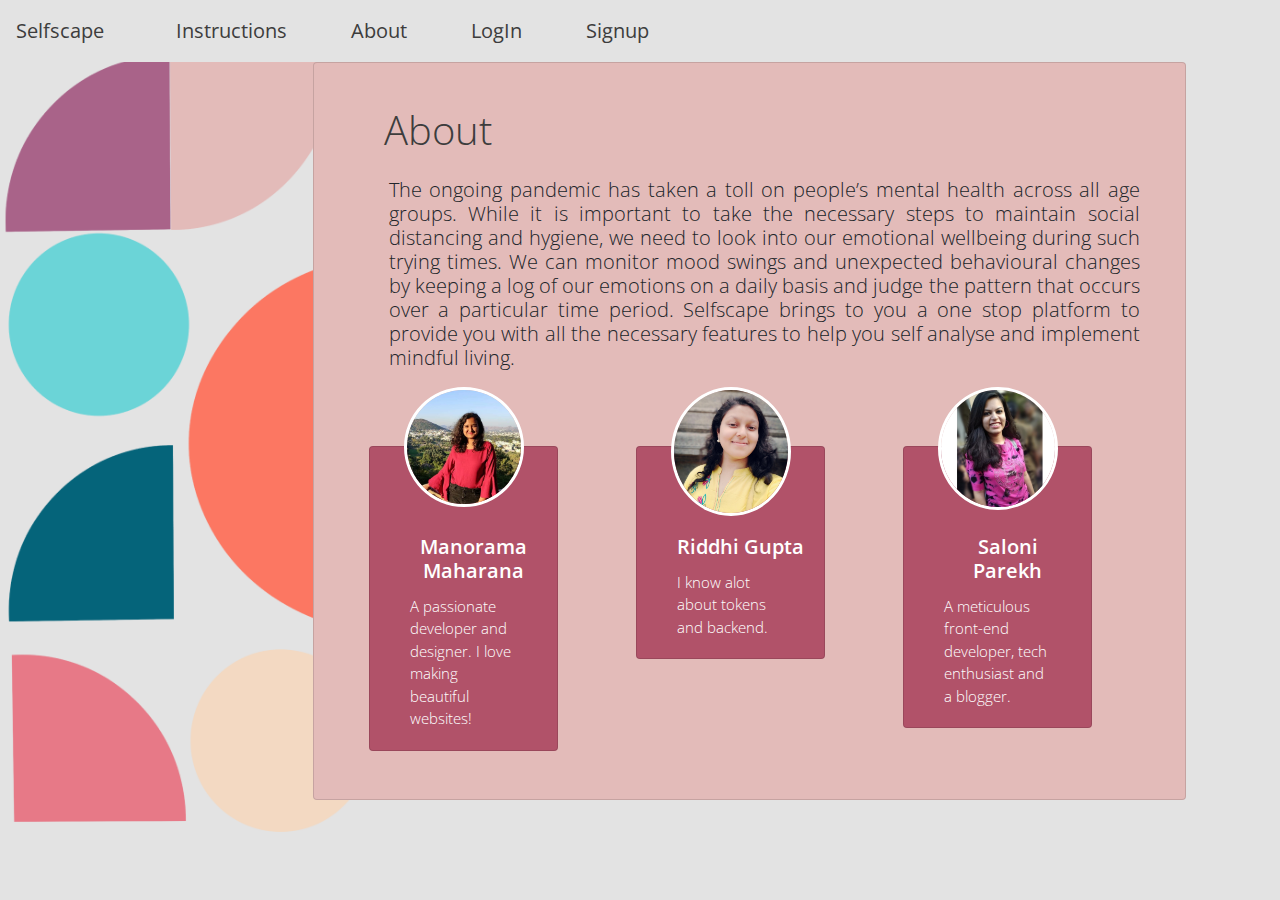
==== about.html @ 930af52f "UI changes" ====
<!doctype html>
<html lang="en">

<head>
  <!-- Required meta tags -->
  <meta charset="utf-8">
  <meta name="viewport" content="width=device-width, initial-scale=1, shrink-to-fit=no">

  <link href="./styles/styles1.css" rel="stylesheet">

  <!-- Bootstrap CSS -->
  <link rel="stylesheet" href="https://stackpath.bootstrapcdn.com/bootstrap/4.5.2/css/bootstrap.min.css"
    integrity="sha384-JcKb8q3iqJ61gNV9KGb8thSsNjpSL0n8PARn9HuZOnIxN0hoP+VmmDGMN5t9UJ0Z" crossorigin="anonymous">
  <link href='https://fonts.googleapis.com/css?family=Open Sans' rel='stylesheet'>

  <title>About</title>
</head>

<body style="background-color: #E3E3E3; background-image: url('./images/About\ Us4.png'); background-size: cover; background-repeat: no-repeat;">

  <nav class="navbar navbar-custom navbar-expand-lg navbar-light">
    <a class="navbar-brand" href="index.html">Selfscape</a>
    <button class="navbar-toggler" type="button" data-toggle="collapse" data-target="#navbarSupportedContent"
        aria-controls="navbarSupportedContent" aria-expanded="false" aria-label="Toggle navigation">
        <span class="navbar-toggler-icon"></span>
    </button>

    <div class="collapse navbar-collapse" id="navbarSupportedContent">
        <ul class="navbar-nav   ml-5">
            <li class="nav-item mr-5">
                <a class="nav-link" href="instructions.html">Instructions </a>
            </li>
            <li class="nav-item mr-5">
                <a class="nav-link" href="#"> About</a>
            </li>
            <li class="nav-item mr-5">
                <a class="nav-link" href="login.html"> LogIn</a>
            </li>
            <li class="nav-item ">
                <a class="nav-link" href="signup.html"> Signup</a>
            </li>
        </ul>
    </div>
</nav>

  <div class="row">
    <!-- <div class="col-sm-3">
      <img src="./images/bg_1.png" style="height:680px" id="imgleft">
    </div> -->
    <div class="col-12 col-md-8 offset-md-3 card pb-5 " id="aboutus">
        <div class="container" id="aboutus1">
        <h1 style="font-weight:300;">About</h1>
        <h5 style="font-weight:300;" class="text-justify">            
            The ongoing pandemic has taken a toll on people’s mental health across all age groups. 
            While it is important to take the necessary steps to maintain social distancing and hygiene, we need to look into 
            our emotional wellbeing during such trying times. We can monitor mood swings and unexpected behavioural changes by 
            keeping a log of our emotions on a daily basis and judge the pattern that occurs over a particular time period. 
            Selfscape brings to you a one stop platform to provide you with all the necessary features to help you self analyse and implement mindful living.
        </h5>
        <div class="row">
            
                <div class="col-md-4 mt-2">
                    <div class="card profile-card" style="background-color: #B15269;">
                        <div class="card-body pt-5  ">
                            <img src="./images/Manorama.jpeg" alt="profile-image" class="profile"/>
                            <h5 class="card-title text-center">Manorama Maharana</h5>
                            <p class="card-text text-left">A passionate developer and designer. I love making beautiful websites!</p>
                        </div>
                    </div>
                </div>
                <div class="col-md-4 mt-2">
                    <div class="card profile-card" style="background-color: #B15269;">
                        <div class="card-body pt-5">
                            <img src="./images/Riddhi.PNG" alt="profile-image" class="profile"/>
                            <h5 class="card-title text-center">Riddhi Gupta</h5>
                            <p class="card-text text-left">I know alot about tokens and backend.</p>
                        </div>
                    </div>
                </div>
                <div class="col-md-4 mt-2">
                    <div class="card profile-card" style="background-color: #B15269;">
                        <div class="card-body pt-5">
                            <img src="./images/Saloni.PNG" alt="profile-image" class="profile"/>
                            <h5 class="card-title text-center">Saloni Parekh</h5>
                            <p class="card-text text-left">A meticulous front-end developer, tech enthusiast and a blogger.</p>
                        </div>
                    </div>
                </div>
        </div>
        </div>
    </div>
  </div>
  <!-- Optional JavaScript -->
  <!-- jQuery first, then Popper.js, then Bootstrap JS -->
  <script src="https://code.jquery.com/jquery-3.5.1.slim.min.js"
    integrity="sha384-DfXdz2htPH0lsSSs5nCTpuj/zy4C+OGpamoFVy38MVBnE+IbbVYUew+OrCXaRkfj"
    crossorigin="anonymous"></script>
  <script src="https://cdn.jsdelivr.net/npm/popper.js@1.16.1/dist/umd/popper.min.js"
    integrity="sha384-9/reFTGAW83EW2RDu2S0VKaIzap3H66lZH81PoYlFhbGU+6BZp6G7niu735Sk7lN"
    crossorigin="anonymous"></script>
  <script src="https://stackpath.bootstrapcdn.com/bootstrap/4.5.2/js/bootstrap.min.js"
    integrity="sha384-B4gt1jrGC7Jh4AgTPSdUtOBvfO8shuf57BaghqFfPlYxofvL8/KUEfYiJOMMV+rV"
    crossorigin="anonymous"></script>
</body>

</html>
---- styles/styles1.css ----
*{
  margin: 0;
  padding:0;
  box-sizing: border-box;
  font-family: 'Open Sans', sans-serif ;
   
}

.navbar-custom{ 
  background-color: #e3e3e3 ; 
} 
 

  a{
    color:#3D3D3D !important;
    font-size:20px;
    
}

.nav-item :active{
font-weight:bolder !important;
}

  #instr{
      background-color: #E3BBB9;
      padding-left:4%;
      padding-right:5%;
      margin-left:4%;
  }
  
  h1{
      font-size: 55;
      color: #3D3D3D;
      padding-left: 2%;
      padding-top:3%;
      padding-bottom: 2%;
      font-family: 'Open Sans', sans-serif ;
  }
  .dot {
    height: 75px;
    width: 75px;
    background-color: #2E486F;
    border-radius: 50%;
    display: inline-block;
    margin-left:30%;
  }

  #rect{
    width:330px;
    height:80px;
    background-color: #E3E3E3;
    border: 2px solid #B15269;
    border-radius: 5px;
    padding-left:5%;
    padding-right:5%;
    padding-top:5%;
    margin-left:5%;
    margin-right: 10%;
  }
  #rect-1{
    width:400px;
    height:60px;
    padding:10%;
    margin-left:10%;
    margin-right: 10%;
  }

  #right{
      padding-top:1.5%;
      padding-bottom:1.5%;
  }
  
  h3{
      padding-top:27%;
      padding-bottom:27%;
      padding-left:30%;
      padding-right:30%;
      color:#FFFFFF;
  }
  
  @media only screen and (max-width: 768px) {
    h3,.h3 {
      font-size: 1.2em !important;
    }
    
    .selfscape {
      font-size:70px!important;
    }
    #instr {
        width:100%;
        font-size: 13px;
    }
    img{
      display: none;
    }
    #rect{
      width:60%;
      height:50px;
      background-color: #E3E3E3;
      padding:2px;
    }
    .dot {
      height: 40px;
      width: 40px;
      background-color: #2E486F;
      border-radius: 50%;
      display: inline-block;
    }
    #rect-1{
      display:none;
    }
    body { overflow: auto; }
}
#aboutus{
  background-color: #E3BBB9;
}
.profile-card{
  padding-top:40px;
  margin-top:60px;
  width:80%;
}

.profile-card .card-body{
  position:relative;
  padding-top:0px; 
}
.profile-card .profile {
  border-radius: 50%;
  position: absolute;
  top: -100px;
  left: 45%;
  width:120px;
  border: 3px solid rgba(255, 255, 255, 1);
  margin-left: -50px;
}
.profile-card h5{
  font-weight:600;
  color:#fff;
}
.profile-card .card-text{
  font-weight:300;
  font-size:15px;
  color:#fff;
  padding-left:20px;
  padding-right:20px;
}
#imgleft{
  padding-left: 30px;;
}
#aboutus1{
  padding-left:40px ;
  padding-right:30px;
  padding-top:20px;
  padding-bottom:0px;
}

#today{
  background-color: #C6D3DC;
  width:62.5%;
  height:87.5%;
  padding-top:20px;
  padding-right:100px;
  padding-left:100px;
  color:#8A8888;
}

#text{
width:95%;
border:0.7px solid #8A8888;
padding:10px;
}

form{
text-align:left;
}

button{
    width:auto;
    color: #000000;
    border:0px;
    padding:10px 55px;
    border-radius:20px;
    background-color: #E3BBB9;
    font-size:100px;
    font-weight:400;
    cursor: pointer;
}
.slidecontainer {
  width: 100%; 
  padding-left:20px;
}

.slider {
  -webkit-appearance: none;  
  appearance: none;
  width: 90%; 
  height: 1.5px;
  background: #8A8888;
  outline: none;
  opacity: 0.7;
  -webkit-transition: .2s;
  transition: opacity .2s;
}

.slider:hover {
  opacity: 1; 
}

.slider::-webkit-slider-thumb {
  -webkit-appearance: none; 
  appearance: none;
  width: 25px; 
  height: 25px;
  border-radius: 50%;
  background: #E3BBB9; 
  cursor: pointer; 
}

.slider::-moz-range-thumb {
  width: 25px; 
  height: 25px; 
  background: #E3BBB9;
  cursor: pointer; 
}
#card{
  background-color:#fff;
  padding-top:50px;
  padding-left:90px;
  padding-right:40px;
  padding-bottom:20px;
}
#textdiv{
  padding-left:20px;
  padding-right:30px;
  padding-top:10px;
}

#save{
  padding-left:37%;
  padding-right:40%;
  padding-top:5%;
}
h5{
  padding-left:20px;
}

h6{
  font-family: 'Dancing Script', cursive;
}
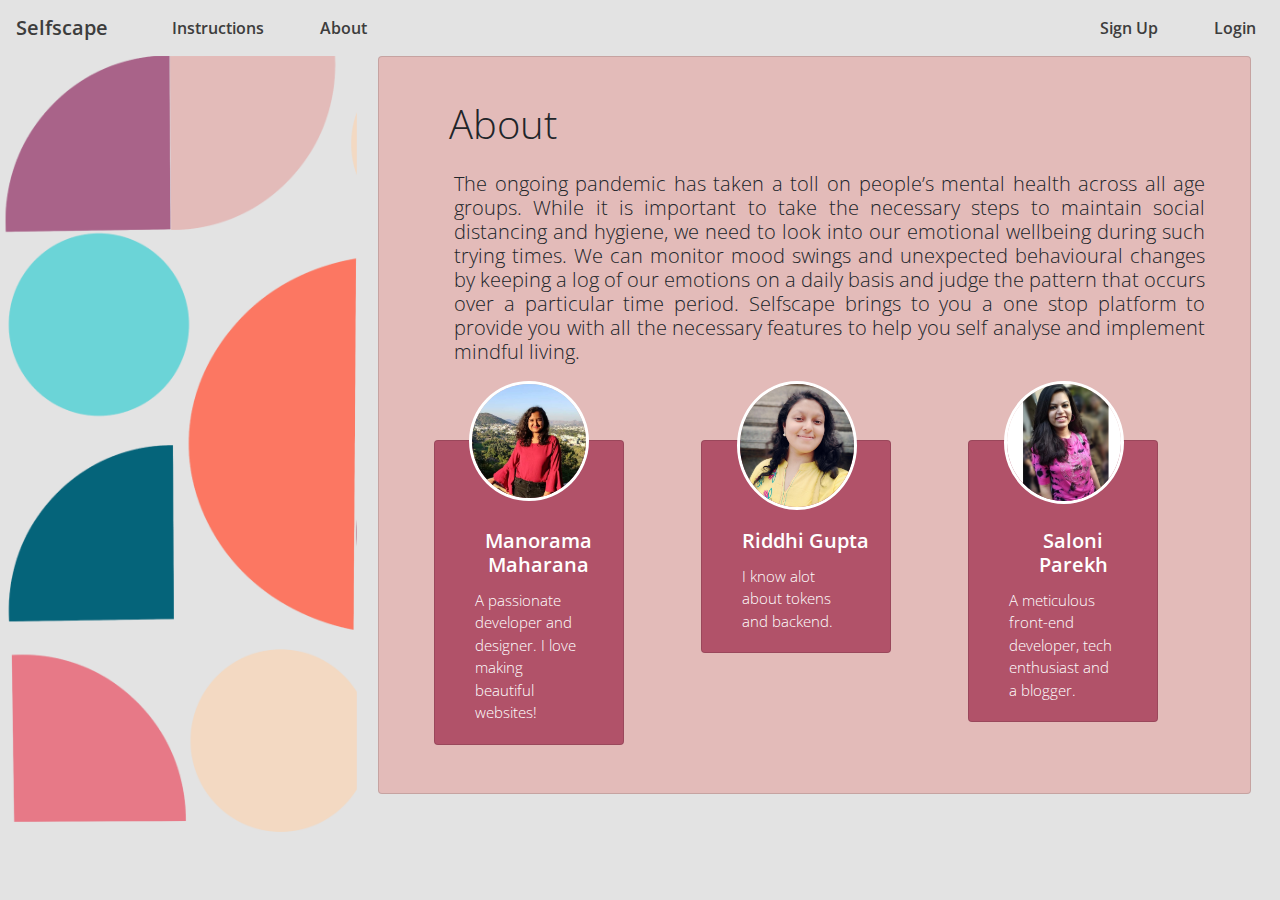
==== commit c3ac95ea: "UI changes" ====
--- a/about.html
+++ b/about.html
@@ -12,42 +12,48 @@
   <link rel="stylesheet" href="https://stackpath.bootstrapcdn.com/bootstrap/4.5.2/css/bootstrap.min.css"
     integrity="sha384-JcKb8q3iqJ61gNV9KGb8thSsNjpSL0n8PARn9HuZOnIxN0hoP+VmmDGMN5t9UJ0Z" crossorigin="anonymous">
   <link href='https://fonts.googleapis.com/css?family=Open Sans' rel='stylesheet'>
+  <link rel="stylesheet" href="https://use.fontawesome.com/releases/v5.5.0/css/all.css" integrity="sha384-B4dIYHKNBt8Bc12p+WXckhzcICo0wtJAoU8YZTY5qE0Id1GSseTk6S+L3BlXeVIU" crossorigin="anonymous">
+  <link rel="stylesheet" href="https://maxcdn.bootstrapcdn.com/bootstrap/4.1.3/css/bootstrap.min.css">
+  <script src="https://ajax.googleapis.com/ajax/libs/jquery/3.3.1/jquery.min.js"></script>
+  <script src="https://cdnjs.cloudflare.com/ajax/libs/popper.js/1.14.3/umd/popper.min.js"></script>
+  <script src="https://maxcdn.bootstrapcdn.com/bootstrap/4.1.3/js/bootstrap.min.js"></script>
 
   <title>About</title>
 </head>
 
 <body style="background-color: #E3E3E3; background-image: url('./images/About\ Us4.png'); background-size: cover; background-repeat: no-repeat;">
 
-  <nav class="navbar navbar-custom navbar-expand-lg navbar-light">
-    <a class="navbar-brand" href="index.html">Selfscape</a>
-    <button class="navbar-toggler" type="button" data-toggle="collapse" data-target="#navbarSupportedContent"
-        aria-controls="navbarSupportedContent" aria-expanded="false" aria-label="Toggle navigation">
-        <span class="navbar-toggler-icon"></span>
-    </button>
-
-    <div class="collapse navbar-collapse" id="navbarSupportedContent">
-        <ul class="navbar-nav   ml-5">
-            <li class="nav-item mr-5">
-                <a class="nav-link" href="instructions.html">Instructions </a>
+    <nav class="navbar navbar-custom navbar-expand-lg navbar-light">
+        <a class="navbar-brand" href="index.html">Selfscape</a>
+        <button class="navbar-toggler navbar-toggler-right" type="button" data-toggle="collapse" data-target="#navb" aria-expanded="true">
+          <span class="navbar-toggler-icon"></span>
+        </button>
+        <div id="navb" class="navbar-collapse collapse hide">
+          <ul class="navbar-nav">
+            <li class="nav-item active">
+              <a class="nav-link" href="instructions.html">Instructions </a>
             </li>
-            <li class="nav-item mr-5">
-                <a class="nav-link" href="#"> About</a>
+            <li class="nav-item">
+              <a class="nav-link" href="about.html"> About</a>
             </li>
-            <li class="nav-item mr-5">
-                <a class="nav-link" href="login.html"> LogIn</a>
-            </li>
-            <li class="nav-item ">
-                <a class="nav-link" href="signup.html"> Signup</a>
-            </li>
-        </ul>
-    </div>
-</nav>
+          </ul>
+      
+          <ul class="nav navbar-nav ml-auto">
+            <li class="nav-item">
+                <a class="nav-link" href="signup.html"><span class="fas fa-user"></span> Sign Up</a>
+              </li>
+              <li class="nav-item">
+                <a class="nav-link" href="login.html"><span class="fas fa-sign-in-alt"></span> Login</a>
+              </li>
+          </ul>
+        </div>
+      </nav>
 
   <div class="row">
     <!-- <div class="col-sm-3">
       <img src="./images/bg_1.png" style="height:680px" id="imgleft">
     </div> -->
-    <div class="col-12 col-md-8 offset-md-3 card pb-5 " id="aboutus">
+    <div class="col-12 col-md-8 offset-md-3 card pb-5 " style="margin-left: 30%;" id="aboutus">
         <div class="container" id="aboutus1">
         <h1 style="font-weight:300;">About</h1>
         <h5 style="font-weight:300;" class="text-justify">            
--- a/styles/styles1.css
+++ b/styles/styles1.css
@@ -11,10 +11,14 @@
 } 
  
 
-  a{
-    color:#3D3D3D !important;
-    font-size:20px;
-    
+.nav-link{
+  margin-left:40px;
+}
+
+a{
+  color:#3D3D3D !important;
+  font-size:16px;
+  font-weight: 600;
 }
 
 .nav-item :active{
@@ -174,16 +178,16 @@
 text-align:left;
 }
 
-button{
-    width:auto;
-    color: #000000;
-    border:0px;
-    padding:10px 55px;
-    border-radius:20px;
-    background-color: #E3BBB9;
-    font-size:100px;
-    font-weight:400;
-    cursor: pointer;
+.login-button{
+  width:50%;
+  color: #3D3D3D;
+  font-weight:bolder;
+  padding:10px 55px;
+  /* border-radius:20px; */
+  border:0px solid;
+  background-color: #E3BBB9;
+  font-size:24px;
+  cursor: pointer;
 }
 .slidecontainer {
   width: 100%; 
@@ -197,7 +201,7 @@
   height: 1.5px;
   background: #8A8888;
   outline: none;
-  opacity: 0.7;
+  opacity: 0.8;
   -webkit-transition: .2s;
   transition: opacity .2s;
 }
@@ -209,17 +213,17 @@
 .slider::-webkit-slider-thumb {
   -webkit-appearance: none; 
   appearance: none;
-  width: 25px; 
-  height: 25px;
+  width: 28px; 
+  height: 28px;
   border-radius: 50%;
-  background: #E3BBB9; 
+  background: #A96389; 
   cursor: pointer; 
 }
 
 .slider::-moz-range-thumb {
   width: 25px; 
   height: 25px; 
-  background: #E3BBB9;
+  background: #A96389;
   cursor: pointer; 
 }
 #card{
@@ -234,7 +238,23 @@
   padding-right:30px;
   padding-top:10px;
 }
-
+textarea{
+  width:100%;
+  padding: 15px 20px;
+  margin-top:40px !important;
+  color:black;
+  display:inline-block;
+  font-size:20px;
+  resize: none !important;
+  border-radius: 5px;
+  height:170px !important;
+  outline: none;
+  text-decoration:none;
+  box-sizing: border-box;
+  cursor:pointer;
+  background: transparent;
+  border: 1px solid #2E486F;
+}
 #save{
   padding-left:37%;
   padding-right:40%;
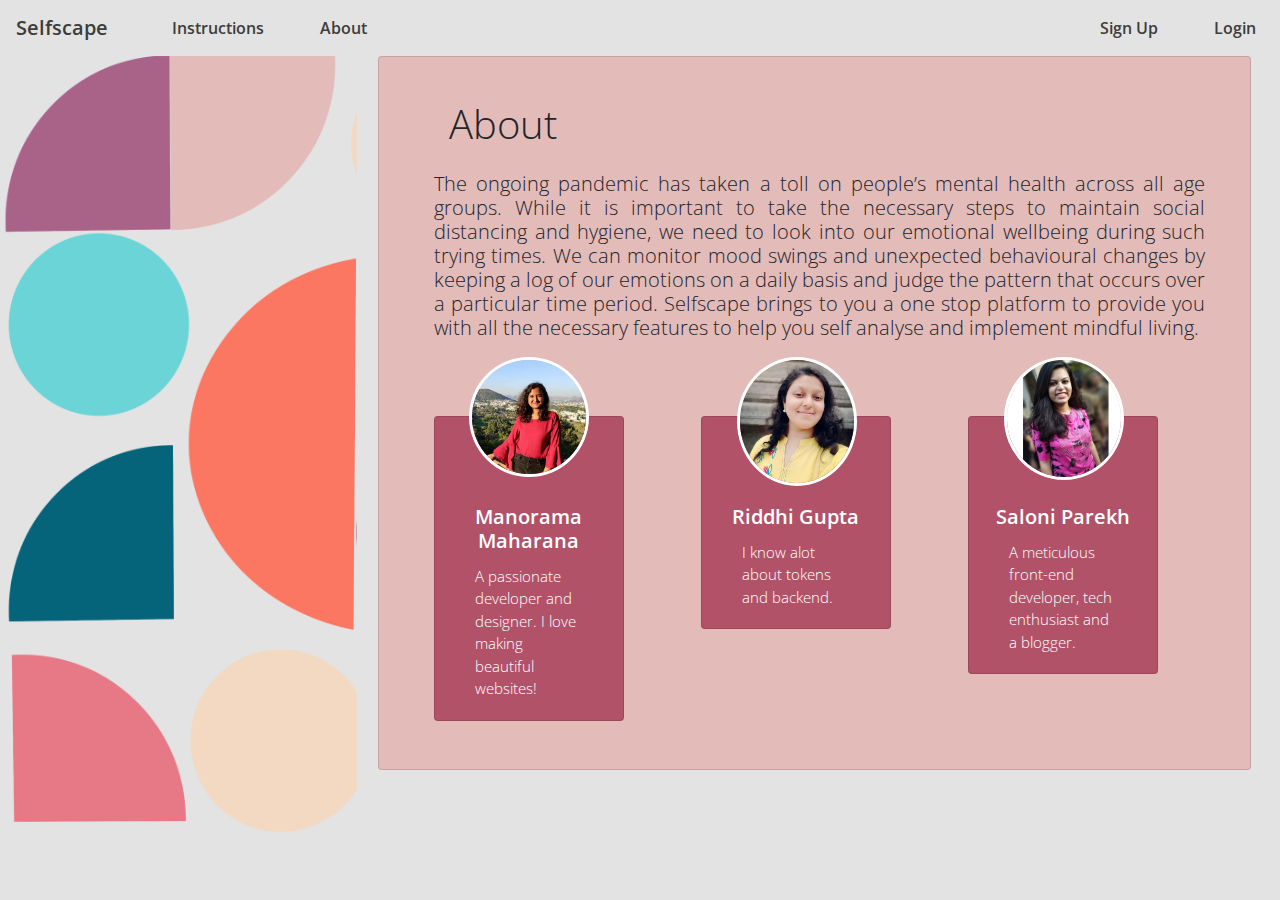
==== commit 6e4c2f08: "added responsivity to about" ====
--- a/about.html
+++ b/about.html
@@ -56,7 +56,7 @@
     <div class="col-12 col-md-8 offset-md-3 card pb-5 " style="margin-left: 30%;" id="aboutus">
         <div class="container" id="aboutus1">
         <h1 style="font-weight:300;">About</h1>
-        <h5 style="font-weight:300;" class="text-justify">            
+        <h5 id="para" style="font-weight:300;" class="text-justify">            
             The ongoing pandemic has taken a toll on people’s mental health across all age groups. 
             While it is important to take the necessary steps to maintain social distancing and hygiene, we need to look into 
             our emotional wellbeing during such trying times. We can monitor mood swings and unexpected behavioural changes by 
--- a/styles/styles1.css
+++ b/styles/styles1.css
@@ -83,6 +83,9 @@
   }
   
   @media only screen and (max-width: 768px) {
+    #bg{
+      display: none;
+    }
     h3,.h3 {
       font-size: 1.2em !important;
     }
@@ -93,9 +96,6 @@
     #instr {
         width:100%;
         font-size: 13px;
-    }
-    img{
-      display: none;
     }
     #rect{
       width:60%;
@@ -113,7 +113,12 @@
     #rect-1{
       display:none;
     }
-    body { overflow: auto; }
+    body { overflow: auto;
+      background-image: none !important;
+     }
+     #aboutus{
+       margin-left: 0 !important;
+     }
 }
 #aboutus{
   background-color: #E3BBB9;
@@ -260,10 +265,6 @@
   padding-right:40%;
   padding-top:5%;
 }
-h5{
-  padding-left:20px;
-}
-
 h6{
   font-family: 'Dancing Script', cursive;
 }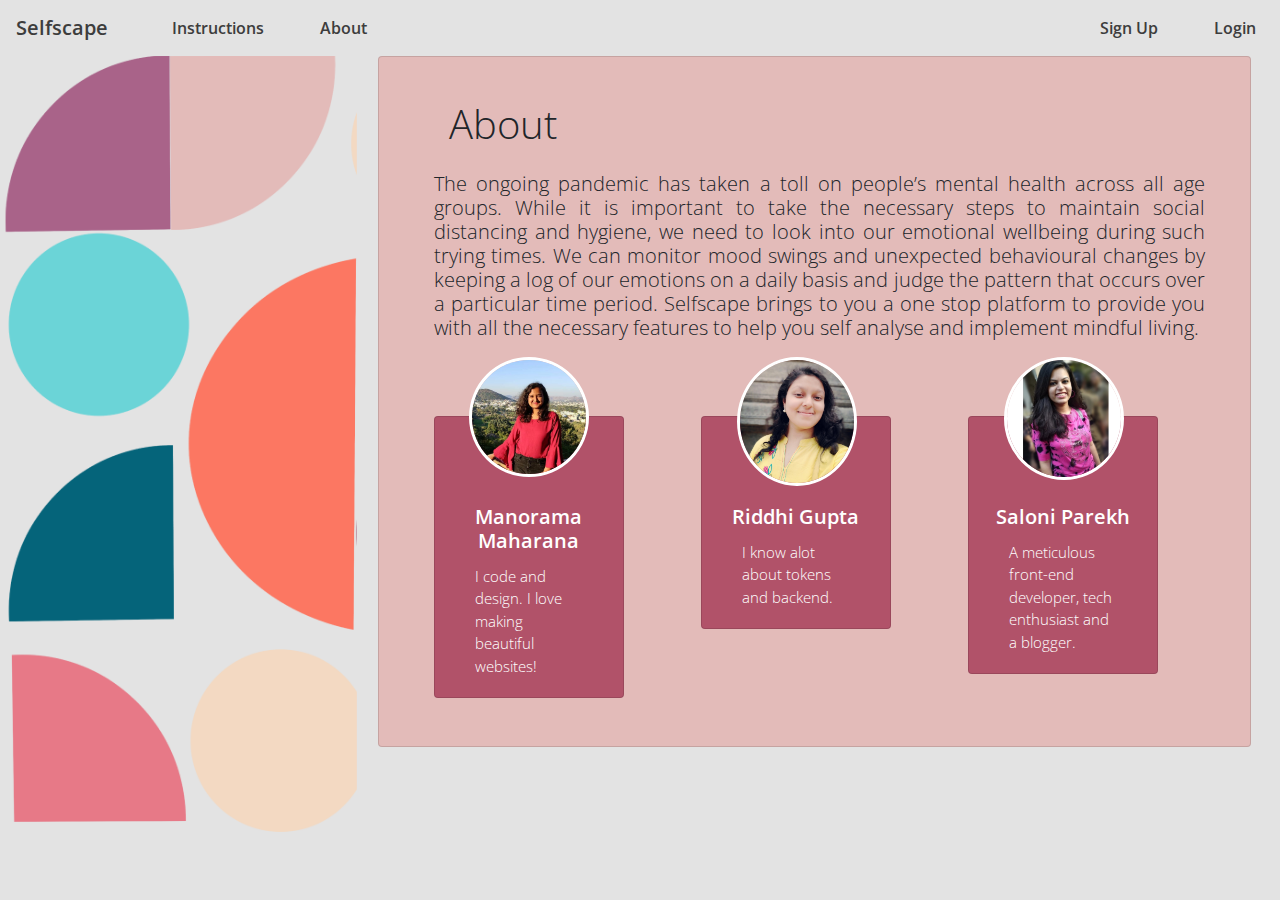
==== commit 76f93625: "finxed large icons on entries page" ====
--- a/about.html
+++ b/about.html
@@ -70,7 +70,7 @@
                         <div class="card-body pt-5  ">
                             <img src="./images/Manorama.jpeg" alt="profile-image" class="profile"/>
                             <h5 class="card-title text-center">Manorama Maharana</h5>
-                            <p class="card-text text-left">A passionate developer and designer. I love making beautiful websites!</p>
+                            <p class="card-text text-left">I code and design. I love making beautiful websites!</p>
                         </div>
                     </div>
                 </div>
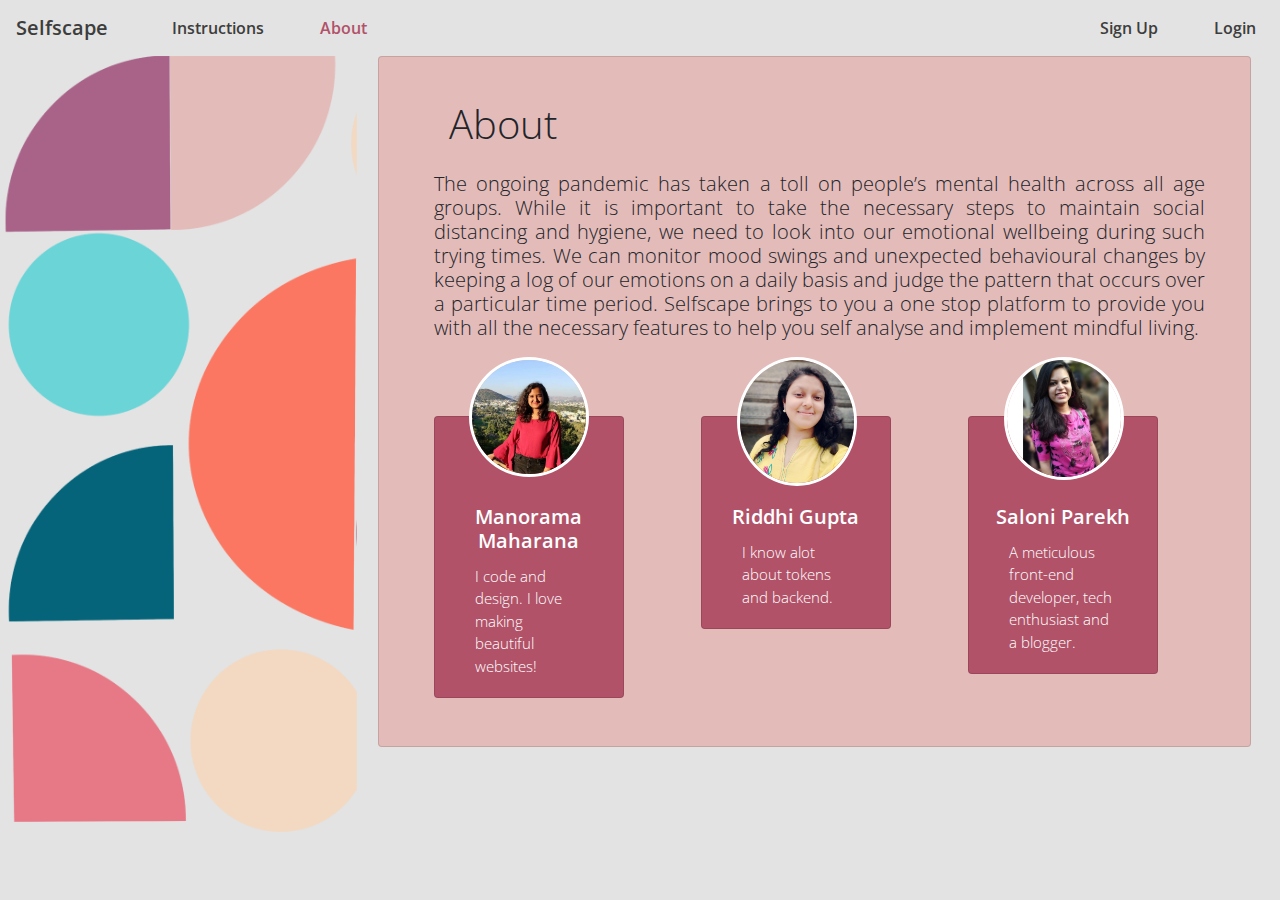
==== commit ce2165c5: "improved navbar" ====
--- a/about.html
+++ b/about.html
@@ -34,7 +34,7 @@
               <a class="nav-link" href="instructions.html">Instructions </a>
             </li>
             <li class="nav-item">
-              <a class="nav-link" href="about.html"> About</a>
+              <a class="nav-link" style="color:#B15269 !important" href="about.html">About</a>
             </li>
           </ul>
       
--- a/styles/styles1.css
+++ b/styles/styles1.css
@@ -119,6 +119,9 @@
      #aboutus{
        margin-left: 0 !important;
      }
+     #logs{
+       width: 85%;
+     }
 }
 #aboutus{
   background-color: #E3BBB9;
@@ -202,7 +205,7 @@
 .slider {
   -webkit-appearance: none;  
   appearance: none;
-  width: 90%; 
+  width: 80%; 
   height: 1.5px;
   background: #8A8888;
   outline: none;
@@ -267,4 +270,4 @@
 }
 h6{
   font-family: 'Dancing Script', cursive;
-}+}
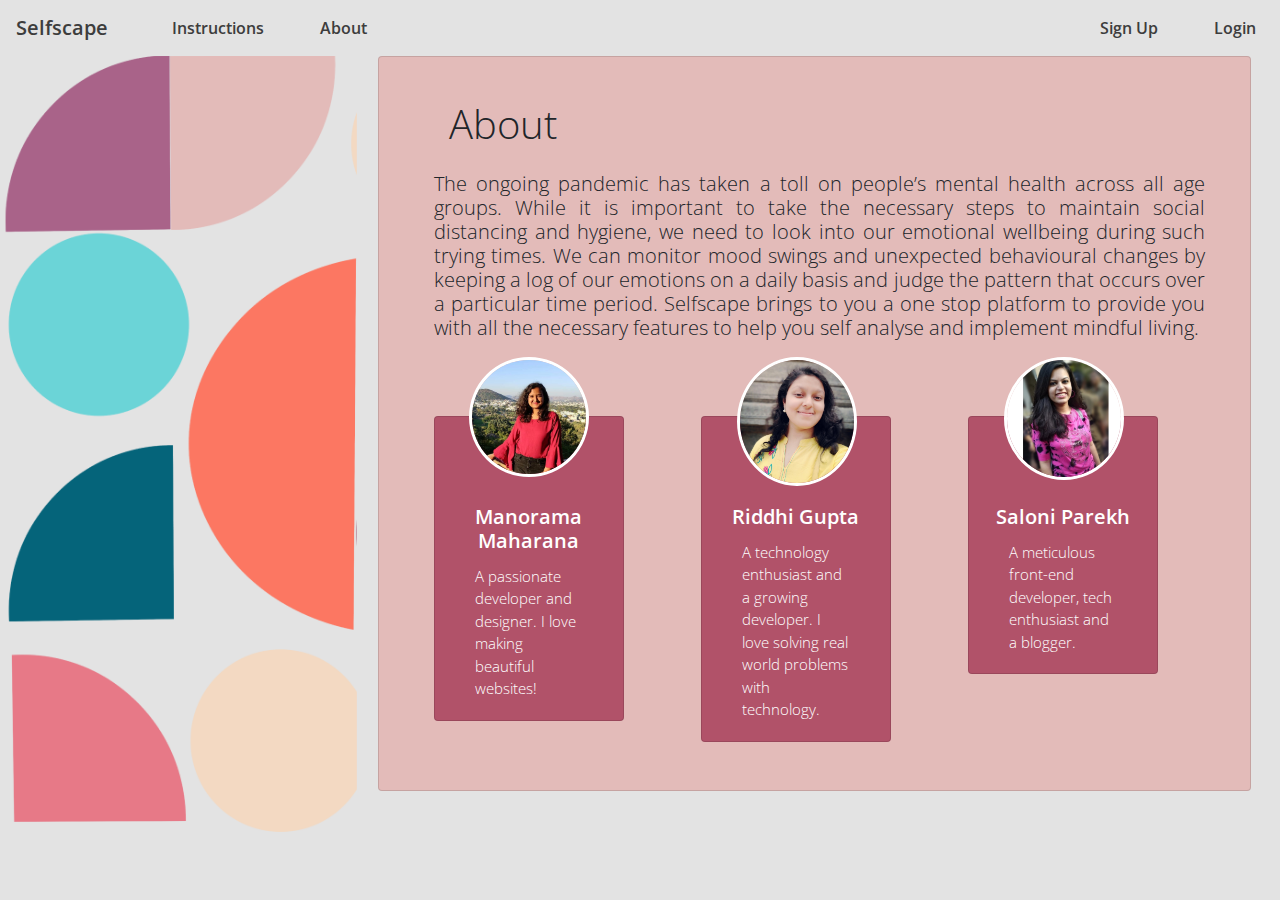
==== commit c152503a: "Description changed" ====
--- a/about.html
+++ b/about.html
@@ -12,7 +12,8 @@
   <link rel="stylesheet" href="https://stackpath.bootstrapcdn.com/bootstrap/4.5.2/css/bootstrap.min.css"
     integrity="sha384-JcKb8q3iqJ61gNV9KGb8thSsNjpSL0n8PARn9HuZOnIxN0hoP+VmmDGMN5t9UJ0Z" crossorigin="anonymous">
   <link href='https://fonts.googleapis.com/css?family=Open Sans' rel='stylesheet'>
-  <link rel="stylesheet" href="https://use.fontawesome.com/releases/v5.5.0/css/all.css" integrity="sha384-B4dIYHKNBt8Bc12p+WXckhzcICo0wtJAoU8YZTY5qE0Id1GSseTk6S+L3BlXeVIU" crossorigin="anonymous">
+  <link rel="stylesheet" href="https://use.fontawesome.com/releases/v5.5.0/css/all.css"
+    integrity="sha384-B4dIYHKNBt8Bc12p+WXckhzcICo0wtJAoU8YZTY5qE0Id1GSseTk6S+L3BlXeVIU" crossorigin="anonymous">
   <link rel="stylesheet" href="https://maxcdn.bootstrapcdn.com/bootstrap/4.1.3/css/bootstrap.min.css">
   <script src="https://ajax.googleapis.com/ajax/libs/jquery/3.3.1/jquery.min.js"></script>
   <script src="https://cdnjs.cloudflare.com/ajax/libs/popper.js/1.14.3/umd/popper.min.js"></script>
@@ -21,79 +22,87 @@
   <title>About</title>
 </head>
 
-<body style="background-color: #E3E3E3; background-image: url('./images/About\ Us4.png'); background-size: cover; background-repeat: no-repeat;">
+<body
+  style="background-color: #E3E3E3; background-image: url('./images/About\ Us4.png'); background-size: cover; background-repeat: no-repeat;">
 
-    <nav class="navbar navbar-custom navbar-expand-lg navbar-light">
-        <a class="navbar-brand" href="index.html">Selfscape</a>
-        <button class="navbar-toggler navbar-toggler-right" type="button" data-toggle="collapse" data-target="#navb" aria-expanded="true">
-          <span class="navbar-toggler-icon"></span>
-        </button>
-        <div id="navb" class="navbar-collapse collapse hide">
-          <ul class="navbar-nav">
-            <li class="nav-item active">
-              <a class="nav-link" href="instructions.html">Instructions </a>
-            </li>
-            <li class="nav-item">
-              <a class="nav-link" style="color:#B15269 !important" href="about.html">About</a>
-            </li>
-          </ul>
-      
-          <ul class="nav navbar-nav ml-auto">
-            <li class="nav-item">
-                <a class="nav-link" href="signup.html"><span class="fas fa-user"></span> Sign Up</a>
-              </li>
-              <li class="nav-item">
-                <a class="nav-link" href="login.html"><span class="fas fa-sign-in-alt"></span> Login</a>
-              </li>
-          </ul>
-        </div>
-      </nav>
+  <nav class="navbar navbar-custom navbar-expand-lg navbar-light">
+    <a class="navbar-brand" href="index.html">Selfscape</a>
+    <button class="navbar-toggler navbar-toggler-right" type="button" data-toggle="collapse" data-target="#navb"
+      aria-expanded="true">
+      <span class="navbar-toggler-icon"></span>
+    </button>
+    <div id="navb" class="navbar-collapse collapse hide">
+      <ul class="navbar-nav">
+        <li class="nav-item active">
+          <a class="nav-link" href="instructions.html">Instructions </a>
+        </li>
+        <li class="nav-item">
+          <a class="nav-link" href="about.html"> About</a>
+        </li>
+      </ul>
+
+      <ul class="nav navbar-nav ml-auto">
+        <li class="nav-item">
+          <a class="nav-link" href="signup.html"><span class="fas fa-user"></span> Sign Up</a>
+        </li>
+        <li class="nav-item">
+          <a class="nav-link" href="login.html"><span class="fas fa-sign-in-alt"></span> Login</a>
+        </li>
+      </ul>
+    </div>
+  </nav>
 
   <div class="row">
     <!-- <div class="col-sm-3">
       <img src="./images/bg_1.png" style="height:680px" id="imgleft">
     </div> -->
     <div class="col-12 col-md-8 offset-md-3 card pb-5 " style="margin-left: 30%;" id="aboutus">
-        <div class="container" id="aboutus1">
+      <div class="container" id="aboutus1">
         <h1 style="font-weight:300;">About</h1>
-        <h5 id="para" style="font-weight:300;" class="text-justify">            
-            The ongoing pandemic has taken a toll on people’s mental health across all age groups. 
-            While it is important to take the necessary steps to maintain social distancing and hygiene, we need to look into 
-            our emotional wellbeing during such trying times. We can monitor mood swings and unexpected behavioural changes by 
-            keeping a log of our emotions on a daily basis and judge the pattern that occurs over a particular time period. 
-            Selfscape brings to you a one stop platform to provide you with all the necessary features to help you self analyse and implement mindful living.
+        <h5 id="para" style="font-weight:300;" class="text-justify">
+          The ongoing pandemic has taken a toll on people’s mental health across all age groups.
+          While it is important to take the necessary steps to maintain social distancing and hygiene, we need to look
+          into
+          our emotional wellbeing during such trying times. We can monitor mood swings and unexpected behavioural
+          changes by
+          keeping a log of our emotions on a daily basis and judge the pattern that occurs over a particular time
+          period.
+          Selfscape brings to you a one stop platform to provide you with all the necessary features to help you self
+          analyse and implement mindful living.
         </h5>
         <div class="row">
-            
-                <div class="col-md-4 mt-2">
-                    <div class="card profile-card" style="background-color: #B15269;">
-                        <div class="card-body pt-5  ">
-                            <img src="./images/Manorama.jpeg" alt="profile-image" class="profile"/>
-                            <h5 class="card-title text-center">Manorama Maharana</h5>
-                            <p class="card-text text-left">I code and design. I love making beautiful websites!</p>
-                        </div>
-                    </div>
-                </div>
-                <div class="col-md-4 mt-2">
-                    <div class="card profile-card" style="background-color: #B15269;">
-                        <div class="card-body pt-5">
-                            <img src="./images/Riddhi.PNG" alt="profile-image" class="profile"/>
-                            <h5 class="card-title text-center">Riddhi Gupta</h5>
-                            <p class="card-text text-left">I know alot about tokens and backend.</p>
-                        </div>
-                    </div>
-                </div>
-                <div class="col-md-4 mt-2">
-                    <div class="card profile-card" style="background-color: #B15269;">
-                        <div class="card-body pt-5">
-                            <img src="./images/Saloni.PNG" alt="profile-image" class="profile"/>
-                            <h5 class="card-title text-center">Saloni Parekh</h5>
-                            <p class="card-text text-left">A meticulous front-end developer, tech enthusiast and a blogger.</p>
-                        </div>
-                    </div>
-                </div>
+
+          <div class="col-md-4 mt-2">
+            <div class="card profile-card" style="background-color: #B15269;">
+              <div class="card-body pt-5  ">
+                <img src="./images/Manorama.jpeg" alt="profile-image" class="profile" />
+                <h5 class="card-title text-center">Manorama Maharana</h5>
+                <p class="card-text text-left">A passionate developer and designer. I love making beautiful websites!
+                </p>
+              </div>
+            </div>
+          </div>
+          <div class="col-md-4 mt-2">
+            <div class="card profile-card" style="background-color: #B15269;">
+              <div class="card-body pt-5">
+                <img src="./images/Riddhi.PNG" alt="profile-image" class="profile" />
+                <h5 class="card-title text-center">Riddhi Gupta</h5>
+                <p class="card-text text-left">A technology enthusiast and a growing developer. I love solving real
+                  world problems with technology.</p>
+              </div>
+            </div>
+          </div>
+          <div class="col-md-4 mt-2">
+            <div class="card profile-card" style="background-color: #B15269;">
+              <div class="card-body pt-5">
+                <img src="./images/Saloni.PNG" alt="profile-image" class="profile" />
+                <h5 class="card-title text-center">Saloni Parekh</h5>
+                <p class="card-text text-left">A meticulous front-end developer, tech enthusiast and a blogger.</p>
+              </div>
+            </div>
+          </div>
         </div>
-        </div>
+      </div>
     </div>
   </div>
   <!-- Optional JavaScript -->
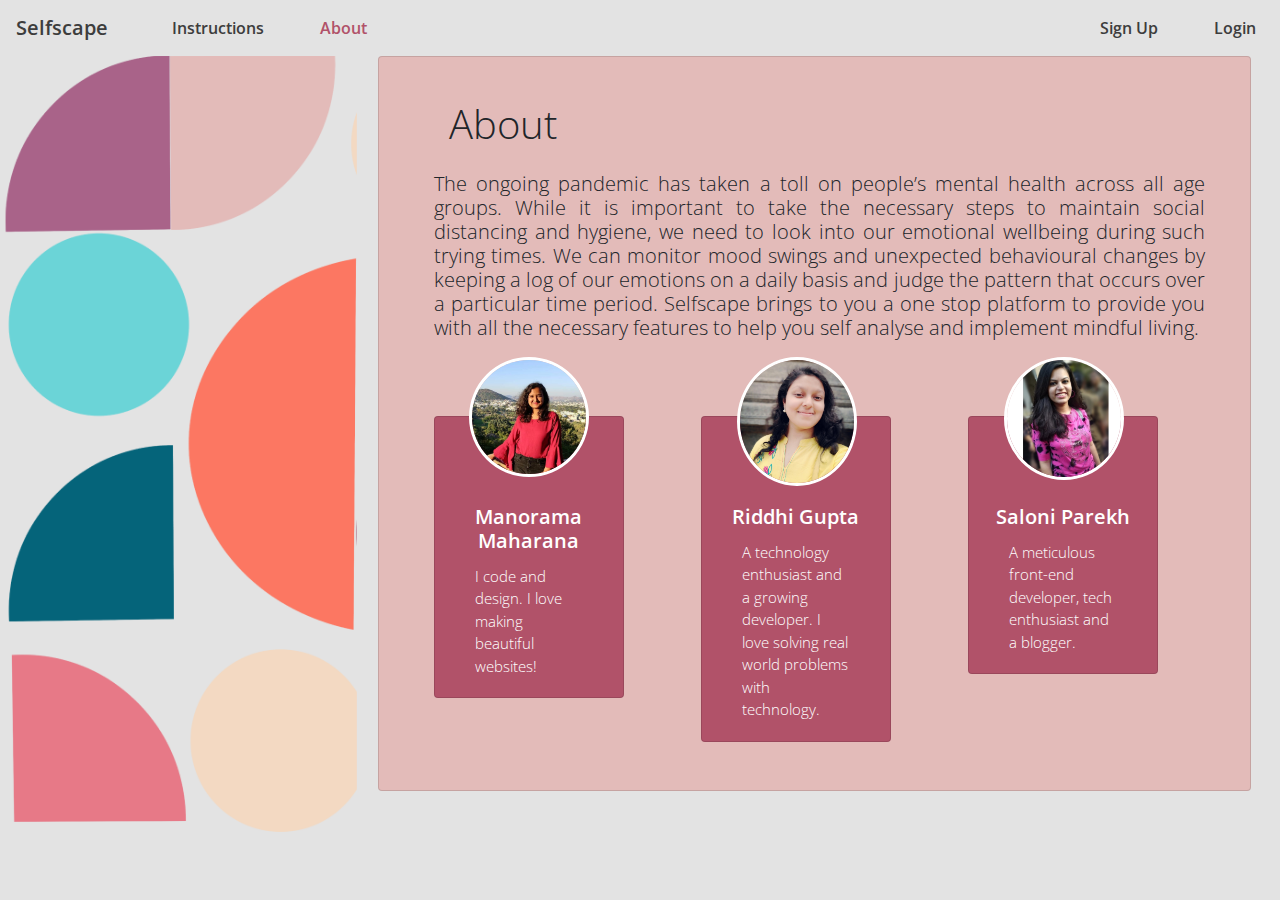
==== commit d50a3e52: "Description changed" ====
--- a/about.html
+++ b/about.html
@@ -25,32 +25,31 @@
 <body
   style="background-color: #E3E3E3; background-image: url('./images/About\ Us4.png'); background-size: cover; background-repeat: no-repeat;">
 
-  <nav class="navbar navbar-custom navbar-expand-lg navbar-light">
-    <a class="navbar-brand" href="index.html">Selfscape</a>
-    <button class="navbar-toggler navbar-toggler-right" type="button" data-toggle="collapse" data-target="#navb"
-      aria-expanded="true">
-      <span class="navbar-toggler-icon"></span>
-    </button>
-    <div id="navb" class="navbar-collapse collapse hide">
-      <ul class="navbar-nav">
-        <li class="nav-item active">
-          <a class="nav-link" href="instructions.html">Instructions </a>
-        </li>
-        <li class="nav-item">
-          <a class="nav-link" href="about.html"> About</a>
-        </li>
-      </ul>
-
-      <ul class="nav navbar-nav ml-auto">
-        <li class="nav-item">
-          <a class="nav-link" href="signup.html"><span class="fas fa-user"></span> Sign Up</a>
-        </li>
-        <li class="nav-item">
-          <a class="nav-link" href="login.html"><span class="fas fa-sign-in-alt"></span> Login</a>
-        </li>
-      </ul>
-    </div>
-  </nav>
+    <nav class="navbar navbar-custom navbar-expand-lg navbar-light">
+        <a class="navbar-brand" href="index.html">Selfscape</a>
+        <button class="navbar-toggler navbar-toggler-right" type="button" data-toggle="collapse" data-target="#navb" aria-expanded="true">
+          <span class="navbar-toggler-icon"></span>
+        </button>
+        <div id="navb" class="navbar-collapse collapse hide">
+          <ul class="navbar-nav">
+            <li class="nav-item active">
+              <a class="nav-link" href="instructions.html">Instructions </a>
+            </li>
+            <li class="nav-item">
+              <a class="nav-link" style="color:#B15269 !important" href="about.html">About</a>
+            </li>
+          </ul>
+      
+          <ul class="nav navbar-nav ml-auto">
+            <li class="nav-item">
+                <a class="nav-link" href="signup.html"><span class="fas fa-user"></span> Sign Up</a>
+              </li>
+              <li class="nav-item">
+                <a class="nav-link" href="login.html"><span class="fas fa-sign-in-alt"></span> Login</a>
+              </li>
+          </ul>
+        </div>
+      </nav>
 
   <div class="row">
     <!-- <div class="col-sm-3">
@@ -77,7 +76,7 @@
               <div class="card-body pt-5  ">
                 <img src="./images/Manorama.jpeg" alt="profile-image" class="profile" />
                 <h5 class="card-title text-center">Manorama Maharana</h5>
-                <p class="card-text text-left">A passionate developer and designer. I love making beautiful websites!
+                <p class="card-text text-left">I code and design. I love making beautiful websites!
                 </p>
               </div>
             </div>
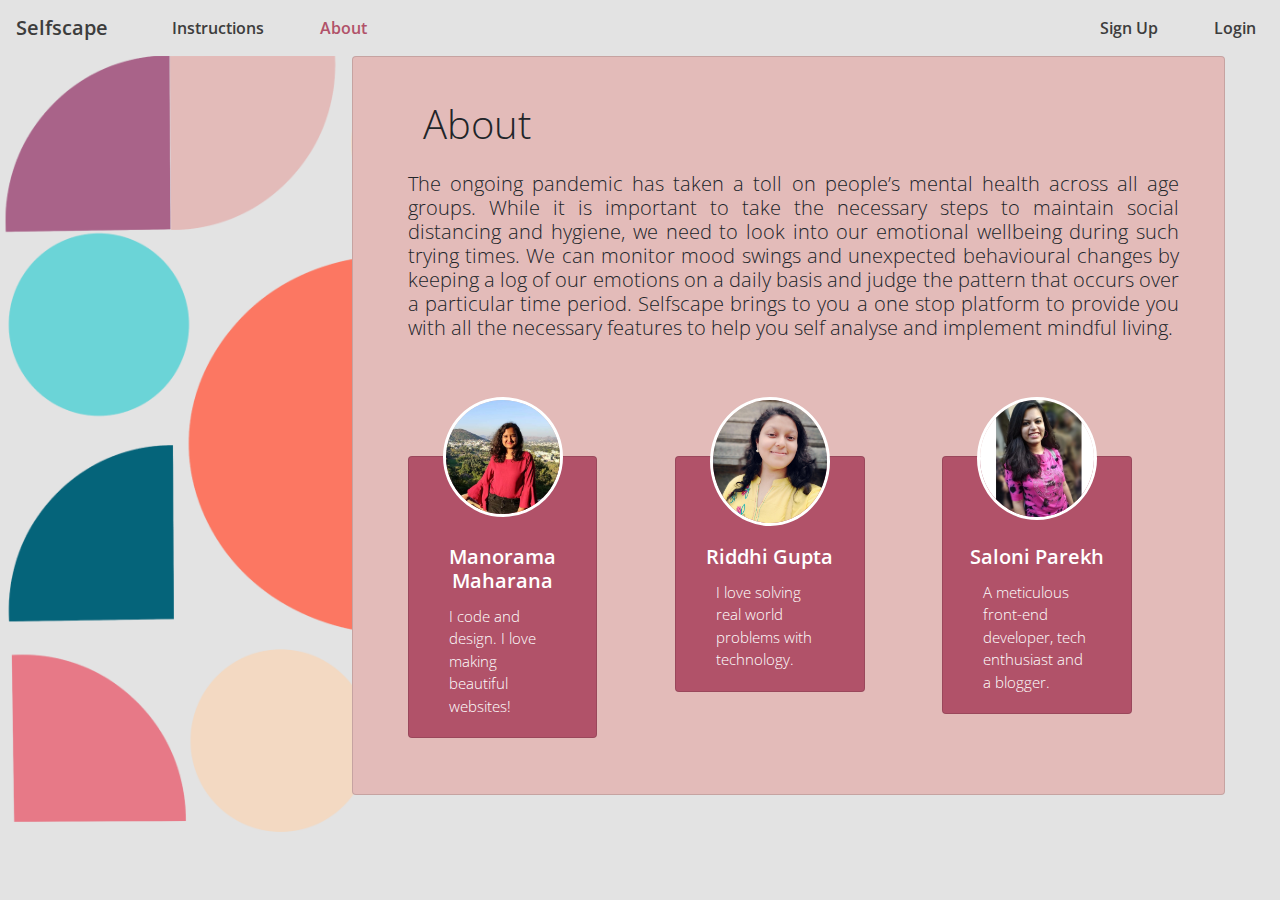
==== commit dcc7c826: "Responsivity on all pages" ====
--- a/about.html
+++ b/about.html
@@ -15,9 +15,7 @@
   <link rel="stylesheet" href="https://use.fontawesome.com/releases/v5.5.0/css/all.css"
     integrity="sha384-B4dIYHKNBt8Bc12p+WXckhzcICo0wtJAoU8YZTY5qE0Id1GSseTk6S+L3BlXeVIU" crossorigin="anonymous">
   <link rel="stylesheet" href="https://maxcdn.bootstrapcdn.com/bootstrap/4.1.3/css/bootstrap.min.css">
-  <script src="https://ajax.googleapis.com/ajax/libs/jquery/3.3.1/jquery.min.js"></script>
-  <script src="https://cdnjs.cloudflare.com/ajax/libs/popper.js/1.14.3/umd/popper.min.js"></script>
-  <script src="https://maxcdn.bootstrapcdn.com/bootstrap/4.1.3/js/bootstrap.min.js"></script>
+  
 
   <title>About</title>
 </head>
@@ -50,15 +48,16 @@
           </ul>
         </div>
       </nav>
+      
 
   <div class="row">
     <!-- <div class="col-sm-3">
       <img src="./images/bg_1.png" style="height:680px" id="imgleft">
     </div> -->
-    <div class="col-12 col-md-8 offset-md-3 card pb-5 " style="margin-left: 30%;" id="aboutus">
+    <div class="col-12 col-md-8 offset-md-3 card pb-5 " style="margin-left: 28%; height: auto" id="aboutus">
       <div class="container" id="aboutus1">
         <h1 style="font-weight:300;">About</h1>
-        <h5 id="para" style="font-weight:300;" class="text-justify">
+        <h5 id="para" style="font-weight:300;" class="text-justify mb-5">
           The ongoing pandemic has taken a toll on people’s mental health across all age groups.
           While it is important to take the necessary steps to maintain social distancing and hygiene, we need to look
           into
@@ -71,7 +70,7 @@
         </h5>
         <div class="row">
 
-          <div class="col-md-4 mt-2">
+          <div class="col-md-4 mt-2 mb-2">
             <div class="card profile-card" style="background-color: #B15269;">
               <div class="card-body pt-5  ">
                 <img src="./images/Manorama.jpeg" alt="profile-image" class="profile" />
@@ -86,7 +85,7 @@
               <div class="card-body pt-5">
                 <img src="./images/Riddhi.PNG" alt="profile-image" class="profile" />
                 <h5 class="card-title text-center">Riddhi Gupta</h5>
-                <p class="card-text text-left">A technology enthusiast and a growing developer. I love solving real
+                <p class="card-text text-left">I love solving real
                   world problems with technology.</p>
               </div>
             </div>
--- a/styles/styles1.css
+++ b/styles/styles1.css
@@ -13,6 +13,19 @@
 
 .nav-link{
   margin-left:40px;
+}
+
+.login-button{
+  width:auto;
+  color: #3D3D3D;
+  font-weight:bolder;
+  padding:10px 55px;
+  /* border-radius:20px; */
+  border:0px solid;
+  background-color: #E3BBB9;
+  font-size:24px;
+  cursor: pointer;
+  
 }
 
 a{
@@ -73,25 +86,48 @@
       padding-top:1.5%;
       padding-bottom:1.5%;
   }
-  
-  h3{
+  @media only screen and (min-width: 992px) {
+  .dot-display{
+    display: none;
+  }
+  .small-number{
+    display: none!important;
+  }
+}
+  .number{
       padding-top:27%;
       padding-bottom:27%;
       padding-left:30%;
       padding-right:30%;
       color:#FFFFFF;
   }
-  
+
+ 
   @media only screen and (max-width: 768px) {
     #bg{
       display: none;
     }
-    h3,.h3 {
+    
+    .small-number{
+      padding-top:27%;
+      padding-bottom:27%;
+      padding-left:30%;
+      padding-right:30%;
+      color:#FFFFFF;
       font-size: 1.2em !important;
-    }
+  }
     
     .selfscape {
-      font-size:70px!important;
+      font-size:60px!important;
+    }
+    .subtitle {
+      font-size:20px!important;
+    }
+    .logo{
+      height: 300px;
+      width: 300px;
+      margin-bottom: 80px;
+      margin-top: 80px;
     }
     #instr {
         width:100%;
@@ -99,16 +135,24 @@
     }
     #rect{
       width:60%;
-      height:50px;
+      height:60px;
       background-color: #E3E3E3;
-      padding:2px;
+      padding:5px;
+      margin:10px;
+    }
+    .dot-display{
+      height: 40px;
+      width: 40px;
+      background-color: #2E486F;
+      border-radius: 50%;
+      display: inline-block;
     }
     .dot {
       height: 40px;
       width: 40px;
       background-color: #2E486F;
       border-radius: 50%;
-      display: inline-block;
+      display: none;
     }
     #rect-1{
       display:none;
@@ -186,17 +230,7 @@
 text-align:left;
 }
 
-.login-button{
-  width:50%;
-  color: #3D3D3D;
-  font-weight:bolder;
-  padding:10px 55px;
-  /* border-radius:20px; */
-  border:0px solid;
-  background-color: #E3BBB9;
-  font-size:24px;
-  cursor: pointer;
-}
+
 .slidecontainer {
   width: 100%; 
   padding-left:20px;
